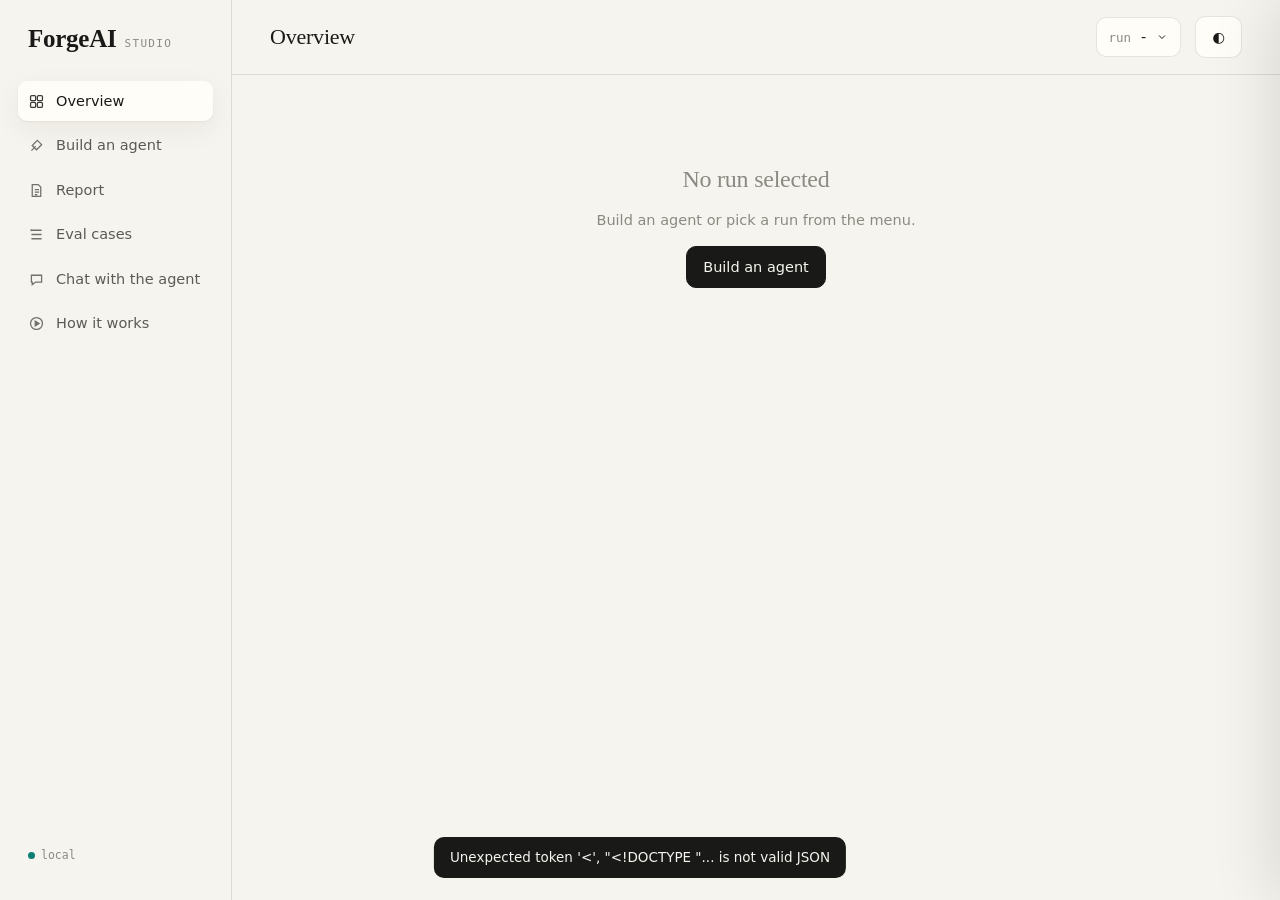
==== forgeai/studio/static/index.html @ 21b75f1b "feat(studio): add zero-dependency web studio for the factory forge ui serves a hand-built single-pag" ====
<!doctype html>
<html lang="en">
<head>
<meta charset="utf-8">
<meta name="viewport" content="width=device-width, initial-scale=1">
<title>ForgeAI Studio</title>
<link rel="icon" href="data:image/svg+xml,%3Csvg xmlns='http://www.w3.org/2000/svg' viewBox='0 0 32 32'%3E%3Crect width='32' height='32' rx='8' fill='%23191A18'/%3E%3Cpath d='M10 9h12v3h-8.5v3.2H21v3h-7.5V23H10z' fill='%23F6F4EE'/%3E%3C/svg%3E">
<link rel="stylesheet" href="studio.css">
</head>
<body>
<div class="shell">
  <aside class="rail">
    <div class="brand"><b>ForgeAI</b><span>Studio</span></div>
    <button class="nav" data-route="overview"><svg viewBox="0 0 20 20" fill="none" stroke="currentColor" stroke-width="1.5"><rect x="3" y="3" width="6" height="6" rx="1.5"/><rect x="11" y="3" width="6" height="6" rx="1.5"/><rect x="3" y="11" width="6" height="6" rx="1.5"/><rect x="11" y="11" width="6" height="6" rx="1.5"/></svg>Overview</button>
    <button class="nav" data-route="build"><svg viewBox="0 0 20 20" fill="none" stroke="currentColor" stroke-width="1.5"><path d="M4 16l5-5M11 4l5 5-6 6-5-5z"/></svg>Build an agent</button>
    <button class="nav" data-route="report"><svg viewBox="0 0 20 20" fill="none" stroke="currentColor" stroke-width="1.5"><path d="M5 3h7l3 3v11H5z"/><path d="M8 9h5M8 12h5M8 15h3"/></svg>Report</button>
    <button class="nav" data-route="cases"><svg viewBox="0 0 20 20" fill="none" stroke="currentColor" stroke-width="1.5"><path d="M4 5h12M4 10h12M4 15h12"/><circle cx="4" cy="5" r=".5"/></svg>Eval cases</button>
    <button class="nav" data-route="chat"><svg viewBox="0 0 20 20" fill="none" stroke="currentColor" stroke-width="1.5"><path d="M4 5h12v8H9l-4 3v-3H4z"/></svg>Chat with the agent</button>
    <button class="nav" data-route="explain"><svg viewBox="0 0 20 20" fill="none" stroke="currentColor" stroke-width="1.5"><circle cx="10" cy="10" r="7"/><path d="M8.5 7.2v5.6L13 10z" fill="currentColor"/></svg>How it works</button>
    <div class="foot"><div><span class="dot"></span><span id="envline">local</span></div><div id="verline" class="faint"></div></div>
  </aside>
  <main>
    <div class="top">
      <h1 id="title">Overview</h1>
      <div class="sp"></div>
      <div class="picker" id="picker"><button id="pickbtn"><span class="faint mono">run</span><span id="pickname" class="clip">-</span><svg width="12" height="12" viewBox="0 0 12 12"><path d="M3 4.5l3 3 3-3" stroke="currentColor" fill="none"/></svg></button><div class="menu" id="pickmenu"></div></div>
      <button class="btn" id="theme" title="Toggle light/dark">◐</button>
    </div>
    <div class="page" id="page"></div>
  </main>
</div>
<div class="scrim" id="scrim"></div>
<aside class="drawer" id="drawer"></aside>
<div class="toast" id="toast"></div>
<script src="map.js"></script>
<script src="studio.js"></script>
<script src="explain.js"></script>
</body>
</html>
---- forgeai/studio/static/studio.css ----
/* ForgeAI Studio - editorial, calm, exact. Palette and type follow the EVIDENT app. */
:root {
  --bg: #F6F4EE; --surface: #FFFDF8; --raised: #EFECE3; --hair: rgba(27,26,23,.11); --grid: rgba(27,26,23,.07);
  --ink: #191A18; --ink2: #5A5B55; --ink3: #8A8A82;
  --good: #0B7F73; --bad: #C2432A; --gold: #A66B10; --model: #5350C4;
  --good-soft: rgba(11,127,115,.12); --bad-soft: rgba(194,67,42,.11); --gold-soft: rgba(166,107,16,.13); --model-soft: rgba(83,80,196,.11);
  --shadow: 0 1px 2px rgba(27,26,23,.05), 0 8px 28px rgba(27,26,23,.06);
  --serif: "Iowan Old Style", "Charter", "Palatino Linotype", "Book Antiqua", Georgia, serif;
  --sans: -apple-system, BlinkMacSystemFont, "Segoe UI Variable Text", "Segoe UI", system-ui, sans-serif;
  --mono: ui-monospace, "SF Mono", "Cascadia Mono", "JetBrains Mono", Consolas, monospace;
  --r: 14px;
  color-scheme: light;
}
@media (prefers-color-scheme: dark) { :root:not([data-theme="light"]) {
  --bg: #0D1013; --surface: #15191E; --raised: #1E242A; --hair: rgba(255,255,255,.10); --grid: rgba(255,255,255,.06);
  --ink: #EDEEEA; --ink2: #A2A6A2; --ink3: #71767A;
  --good: #42D9C4; --bad: #FF7D5E; --gold: #F3BC52; --model: #A4A2FF;
  --good-soft: rgba(66,217,196,.14); --bad-soft: rgba(255,125,94,.13); --gold-soft: rgba(243,188,82,.13); --model-soft: rgba(164,162,255,.14);
  --shadow: 0 1px 2px rgba(0,0,0,.3), 0 10px 30px rgba(0,0,0,.35); color-scheme: dark; } }
:root[data-theme="dark"] {
  --bg: #0D1013; --surface: #15191E; --raised: #1E242A; --hair: rgba(255,255,255,.10); --grid: rgba(255,255,255,.06);
  --ink: #EDEEEA; --ink2: #A2A6A2; --ink3: #71767A;
  --good: #42D9C4; --bad: #FF7D5E; --gold: #F3BC52; --model: #A4A2FF;
  --good-soft: rgba(66,217,196,.14); --bad-soft: rgba(255,125,94,.13); --gold-soft: rgba(243,188,82,.13); --model-soft: rgba(164,162,255,.14);
  --shadow: 0 1px 2px rgba(0,0,0,.3), 0 10px 30px rgba(0,0,0,.35); color-scheme: dark;
}

* { box-sizing: border-box; }
html, body { margin: 0; height: 100%; }
body { background: var(--bg); color: var(--ink); font: 14.5px/1.55 var(--sans); -webkit-font-smoothing: antialiased; }
a { color: inherit; }
button, input, textarea, select { font: inherit; color: inherit; }
::selection { background: var(--model-soft); }

/* ------------------------------------------------------------ shell */
.shell { display: grid; grid-template-columns: 232px 1fr; min-height: 100vh; }
.rail { position: sticky; top: 0; height: 100vh; padding: 26px 18px; border-right: 1px solid var(--hair);
  display: flex; flex-direction: column; gap: 4px; background: var(--bg); }
.brand { display: flex; align-items: baseline; gap: 8px; padding: 0 10px 26px; }
.brand b { font: 600 25px/1 var(--serif); letter-spacing: -.01em; }
.brand span { font: 11px/1 var(--mono); color: var(--ink3); text-transform: uppercase; letter-spacing: .12em; }
.nav { display: flex; align-items: center; gap: 11px; padding: 9px 10px; border-radius: 9px; color: var(--ink2);
  text-decoration: none; cursor: pointer; border: 0; background: none; width: 100%; text-align: left; }
.nav:hover { background: var(--raised); color: var(--ink); }
.nav.on { background: var(--surface); color: var(--ink); box-shadow: var(--shadow); }
.nav svg { width: 17px; height: 17px; flex: none; opacity: .85; }
.rail .foot { margin-top: auto; padding: 10px; font: 11.5px/1.5 var(--mono); color: var(--ink3); }
.rail .foot .dot { display: inline-block; width: 7px; height: 7px; border-radius: 50%; background: var(--good); margin-right: 6px; }

main { min-width: 0; }
.top { position: sticky; top: 0; z-index: 5; display: flex; align-items: center; gap: 14px; padding: 16px 38px;
  background: color-mix(in srgb, var(--bg) 88%, transparent); backdrop-filter: blur(10px); border-bottom: 1px solid var(--hair); }
.top h1 { margin: 0; font: 500 22px/1.2 var(--serif); letter-spacing: -.01em; }
.top .sp { flex: 1; }
.page { padding: 30px 38px 80px; max-width: 1280px; margin: 0 auto; }

/* ------------------------------------------------------------ atoms */
.card { background: var(--surface); border: 1px solid var(--hair); border-radius: var(--r); padding: 20px 22px; }
.card.flush { padding: 0; overflow: hidden; }
.eyebrow { font: 11px/1.2 var(--mono); text-transform: uppercase; letter-spacing: .13em; color: var(--ink3); margin: 0 0 10px; }
.display { font: 400 46px/1.02 var(--serif); letter-spacing: -.02em; margin: 0; }
.h2 { font: 500 24px/1.2 var(--serif); margin: 0 0 6px; letter-spacing: -.01em; }
.h3 { font: 600 15px/1.3 var(--sans); margin: 0 0 4px; }
.muted { color: var(--ink2); } .faint { color: var(--ink3); }
.num { font-family: var(--mono); font-variant-numeric: tabular-nums; }
.grid { display: grid; gap: 16px; }
.g2 { grid-template-columns: repeat(2, minmax(0, 1fr)); } .g3 { grid-template-columns: repeat(3, minmax(0, 1fr)); }
.g4 { grid-template-columns: repeat(4, minmax(0, 1fr)); }
.row { display: flex; align-items: center; gap: 10px; } .wrap { flex-wrap: wrap; }
.stack > * + * { margin-top: 16px; }
.pill { display: inline-flex; align-items: center; gap: 6px; padding: 3px 9px; border-radius: 99px; font: 500 11.5px/1.4 var(--sans);
  background: var(--raised); color: var(--ink2); white-space: nowrap; }
.pill.good { background: var(--good-soft); color: var(--good); } .pill.bad { background: var(--bad-soft); color: var(--bad); }
.pill.gold { background: var(--gold-soft); color: var(--gold); } .pill.model { background: var(--model-soft); color: var(--model); }
.pill i { width: 6px; height: 6px; border-radius: 50%; background: currentColor; }
.btn { display: inline-flex; align-items: center; gap: 8px; padding: 9px 16px; border-radius: 10px; border: 1px solid var(--hair);
  background: var(--surface); cursor: pointer; font-weight: 500; }
.btn:hover { border-color: var(--ink3); }
.btn.primary { background: var(--ink); color: var(--bg); border-color: var(--ink); }
.btn.primary:hover { opacity: .9; }
.btn:disabled { opacity: .45; cursor: default; }
.seg { display: inline-flex; padding: 3px; border-radius: 10px; background: var(--raised); gap: 2px; }
.seg button { border: 0; background: none; padding: 6px 13px; border-radius: 8px; cursor: pointer; color: var(--ink2); font-size: 13px; }
.seg button.on { background: var(--surface); color: var(--ink); box-shadow: var(--shadow); }
.field { display: block; } .field > span { display: block; font-size: 12.5px; color: var(--ink2); margin-bottom: 6px; font-weight: 500; }
.input, textarea.input, select.input { width: 100%; padding: 10px 12px; border-radius: 10px; border: 1px solid var(--hair);
  background: var(--bg); outline: none; transition: border-color .15s; }
.input:focus { border-color: var(--model); }
textarea.input { resize: vertical; line-height: 1.5; }
.kv { display: grid; grid-template-columns: auto 1fr; gap: 6px 16px; font-size: 13.5px; }
.kv dt { color: var(--ink3); } .kv dd { margin: 0; }
.hr { height: 1px; background: var(--hair); margin: 18px 0; border: 0; }
.empty { padding: 60px 20px; text-align: center; color: var(--ink3); }
.mono { font-family: var(--mono); font-size: 12.5px; }
.clip { overflow: hidden; text-overflow: ellipsis; white-space: nowrap; }

/* run picker */
.picker { position: relative; }
.picker > button { display: flex; align-items: center; gap: 10px; padding: 8px 12px; border-radius: 10px; border: 1px solid var(--hair);
  background: var(--surface); cursor: pointer; max-width: 460px; }
.picker .menu { position: absolute; right: 0; top: calc(100% + 6px); width: 520px; max-height: 60vh; overflow: auto; background: var(--surface);
  border: 1px solid var(--hair); border-radius: 12px; box-shadow: var(--shadow); padding: 6px; display: none; z-index: 30; }
.picker.open .menu { display: block; }
.picker .opt { display: grid; grid-template-columns: 1fr auto; gap: 2px 12px; padding: 10px 12px; border-radius: 9px; cursor: pointer; }
.picker .opt:hover { background: var(--raised); }
.picker .opt small { grid-column: 1 / -1; color: var(--ink3); }

/* ------------------------------------------------------------ hero numbers */
.stat .v { font: 400 40px/1 var(--serif); letter-spacing: -.02em; }
.stat .v small { font: 13px var(--mono); color: var(--ink3); margin-left: 6px; letter-spacing: 0; }
.stat .l { font-size: 12.5px; color: var(--ink2); margin-top: 8px; }
.ci { position: relative; height: 18px; margin-top: 12px; }
.ci .track { position: absolute; left: 0; right: 0; top: 8px; height: 2px; background: var(--grid); border-radius: 2px; }
.ci .band { position: absolute; top: 4px; height: 10px; border-radius: 5px; background: var(--good-soft); }
.ci .pt { position: absolute; top: 3px; width: 2px; height: 12px; background: var(--good); }
.ci .base { position: absolute; top: 5px; width: 8px; height: 8px; margin-left: -4px; border-radius: 50%; border: 1.5px solid var(--ink3); background: var(--surface); }

/* ------------------------------------------------------------ factory map */
.map { width: 100%; height: auto; display: block; }
.map .edge { fill: none; stroke: var(--hair); stroke-width: 1.6; }
.map .edge.live { stroke: var(--ink3); }
.map .edge.loop { stroke-dasharray: 4 5; }
.map .node rect { fill: var(--surface); stroke: var(--hair); stroke-width: 1.2; transition: stroke .3s, fill .3s; }
.map .node .n { font: 10.5px var(--mono); fill: var(--ink3); letter-spacing: .08em; }
.map .node .t { font: 500 16px var(--serif); fill: var(--ink); }
.map .node .m { font: 11.5px var(--mono); fill: var(--ink2); }
.map .node.done rect { stroke: color-mix(in srgb, var(--good) 55%, transparent); }
.map .node.done .badge { fill: var(--good); }
.map .node.active rect { stroke: var(--model); stroke-width: 1.8; fill: color-mix(in srgb, var(--model) 6%, var(--surface)); }
.map .node.stop rect { stroke: var(--bad); }
.map .node.dim { opacity: .28; }
.map .node.focus rect { stroke: var(--ink); stroke-width: 1.8; }
.map .badge { fill: transparent; }
.map .ring { fill: none; stroke: var(--model); opacity: 0; }
.map .node.active .ring { animation: ring 1.8s ease-out infinite; }
@keyframes ring { 0% { opacity: .55; stroke-width: 6; } 100% { opacity: 0; stroke-width: 14; } }
.map .pkt { fill: var(--model); }
.map .pkt.good { fill: var(--good); }
.map .stub { font: 11px var(--mono); }
.map-cap { font: 11px var(--mono); color: var(--ink3); margin-top: 8px; }

/* ------------------------------------------------------------ tables */
.tbl { width: 100%; border-collapse: collapse; font-size: 13.5px; }
.tbl th { text-align: left; font: 500 11px/1.2 var(--mono); text-transform: uppercase; letter-spacing: .1em; color: var(--ink3);
  padding: 10px 12px; border-bottom: 1px solid var(--hair); position: sticky; top: 0; background: var(--surface); }
.tbl td { padding: 11px 12px; border-bottom: 1px solid var(--hair); vertical-align: top; }
.tbl tr.click { cursor: pointer; } .tbl tr.click:hover td { background: var(--raised); }
.tbl tr:last-child td { border-bottom: 0; }

/* bars */
.bar { height: 8px; border-radius: 4px; background: var(--grid); overflow: hidden; }
.bar > i { display: block; height: 100%; border-radius: 4px; background: var(--good); transition: width .8s cubic-bezier(.2,.8,.2,1); }
.bar.model > i { background: var(--model); } .bar.gold > i { background: var(--gold); } .bar.bad > i { background: var(--bad); }

/* tabs */
.tabs { display: flex; gap: 2px; border-bottom: 1px solid var(--hair); margin-bottom: 22px; overflow-x: auto; }
.tabs button { border: 0; background: none; padding: 10px 14px; cursor: pointer; color: var(--ink2); border-bottom: 2px solid transparent; margin-bottom: -1px; white-space: nowrap; }
.tabs button.on { color: var(--ink); border-bottom-color: var(--ink); }

/* drawer */
.drawer { position: fixed; inset: 0 0 0 auto; width: min(720px, 94vw); background: var(--surface); border-left: 1px solid var(--hair);
  box-shadow: -20px 0 60px rgba(0,0,0,.12); transform: translateX(102%); transition: transform .28s cubic-bezier(.2,.8,.2,1); z-index: 40; overflow-y: auto; padding: 28px 30px; }
.drawer.open { transform: none; }
.scrim { position: fixed; inset: 0; background: rgba(0,0,0,.18); opacity: 0; pointer-events: none; transition: opacity .2s; z-index: 39; }
.scrim.open { opacity: 1; pointer-events: auto; }
.quote { border-left: 2px solid var(--good); padding: 4px 0 4px 12px; color: var(--ink2); font-family: var(--serif); font-size: 15px; }
.quote.bad { border-left-color: var(--bad); }
.box { background: var(--bg); border: 1px solid var(--hair); border-radius: 10px; padding: 12px 14px; }
.diff { font: 12.5px/1.55 var(--mono); white-space: pre-wrap; background: var(--bg); border-radius: 10px; padding: 12px 14px; border: 1px solid var(--hair); }
.diff del { background: var(--bad-soft); color: var(--bad); text-decoration: none; }
.diff ins { background: var(--good-soft); color: var(--good); text-decoration: none; }

/* log console */
.console { font: 12px/1.6 var(--mono); background: #101317; color: #CFD3D0; border-radius: 12px; padding: 14px 16px; height: 360px; overflow-y: auto; white-space: pre-wrap; }
.console .st { color: #A4A2FF; font-weight: 600; } .console .ok { color: #42D9C4; } .console .wa { color: #F3BC52; } .console .er { color: #FF7D5E; }

/* chat */
.chat { display: grid; grid-template-columns: minmax(0, 1fr) 360px; gap: 18px; height: calc(100vh - 150px); }
.thread { display: flex; flex-direction: column; min-height: 0; }
.msgs { flex: 1; overflow-y: auto; padding: 6px 4px 20px; }
.msg { max-width: 760px; margin: 14px 0; }
.msg.me { margin-left: auto; background: var(--ink); color: var(--bg); padding: 10px 15px; border-radius: 16px 16px 4px 16px; width: fit-content; max-width: 70%; }
.msg.ai .body { font: 17px/1.55 var(--serif); }
.msg.ai .meta { margin-top: 8px; display: flex; gap: 6px; flex-wrap: wrap; align-items: center; }
.cite { cursor: pointer; border: 1px solid var(--hair); background: var(--surface); }
.cite:hover, .cite.on { border-color: var(--model); color: var(--model); }
.composer { display: flex; gap: 10px; padding-top: 12px; border-top: 1px solid var(--hair); }
.composer textarea { flex: 1; min-height: 48px; max-height: 160px; }
.side { overflow-y: auto; }
.passage { padding: 12px 14px; border-radius: 10px; border: 1px solid var(--hair); background: var(--surface); margin-bottom: 10px; font-size: 13px; }
.passage.on { border-color: var(--model); box-shadow: 0 0 0 3px var(--model-soft); }
.typing span { display: inline-block; width: 6px; height: 6px; border-radius: 50%; background: var(--ink3); margin-right: 4px; animation: blink 1.2s infinite; }
.typing span:nth-child(2) { animation-delay: .2s; } .typing span:nth-child(3) { animation-delay: .4s; }
@keyframes blink { 0%, 80%, 100% { opacity: .2; } 40% { opacity: 1; } }

/* chart */
.chart { width: 100%; height: auto; }
.chart .ax { stroke: var(--hair); } .chart text { font: 11px var(--mono); fill: var(--ink3); }
.chart .l-dev { stroke: var(--model); fill: none; stroke-width: 2; } .chart .l-hold { stroke: var(--good); fill: none; stroke-width: 2.4; }
.chart .band-hold { fill: var(--good-soft); }

/* drop zone */
.drop { border: 1.5px dashed var(--hair); border-radius: 12px; padding: 22px; text-align: center; color: var(--ink2); cursor: pointer; transition: all .15s; }
.drop.over { border-color: var(--model); background: var(--model-soft); }
.files { display: flex; flex-wrap: wrap; gap: 6px; margin-top: 10px; }

/* toast */
.toast { position: fixed; bottom: 22px; left: 50%; transform: translateX(-50%) translateY(20px); opacity: 0; background: var(--ink); color: var(--bg);
  padding: 10px 16px; border-radius: 10px; transition: all .25s; z-index: 60; font-size: 13.5px; }
.toast.show { opacity: 1; transform: translateX(-50%); }

.fade { animation: fade .35s ease both; } @keyframes fade { from { opacity: 0; transform: translateY(6px); } to { opacity: 1; transform: none; } }

/* ------------------------------------------------------------ explain (film) */
.film { position: fixed; inset: 0; background: var(--bg); z-index: 50; display: grid; grid-template-rows: auto 1fr auto auto; }
.film .strip { padding: 0 44px; height: 23vh; min-height: 150px; display: flex; justify-content: center; transition: opacity .4s; }
.film .strip svg { height: 100%; width: auto; max-width: 100%; }
.film.wide .strip { opacity: 0; height: 0; min-height: 0; }
.film.wide .stage { grid-template-columns: .8fr 1.2fr; }
.film header { display: flex; align-items: center; gap: 14px; padding: 18px 34px; }
.film header .brand { padding: 0; }
.film .stage { position: relative; display: grid; grid-template-columns: 1.15fr .85fr; gap: 34px; padding: 0 44px; align-items: center; min-height: 0; }
.film .copy .eyebrow { margin-bottom: 14px; }
.film .copy h2 { font: 400 50px/1.04 var(--serif); letter-spacing: -.025em; margin: 0 0 18px; }
.film .copy p { font: 19px/1.55 var(--serif); color: var(--ink2); margin: 0 0 14px; max-width: 560px; }
.film .copy .fact { font: 13px var(--mono); color: var(--ink3); }
.film .viz { min-height: 0; }
.film footer { padding: 14px 34px 22px; display: flex; align-items: center; gap: 16px; }
.film .tl { flex: 1; display: flex; gap: 4px; }
.film .tl i { flex: 1; height: 3px; border-radius: 2px; background: var(--grid); overflow: hidden; cursor: pointer; }
.film .tl i b { display: block; height: 100%; width: 0; background: var(--ink); }
.film.rec header .ctl, .film.rec footer .ctl { opacity: 0; }
.film .mapwrap { position: absolute; left: 44px; right: 44px; bottom: 0; opacity: .0; pointer-events: none; }
.reveal > * { opacity: 0; transform: translateY(10px); animation: fade .6s cubic-bezier(.2,.8,.2,1) forwards; }
.reveal > *:nth-child(2) { animation-delay: .35s; } .reveal > *:nth-child(3) { animation-delay: .7s; }
.reveal > *:nth-child(4) { animation-delay: 1.05s; } .reveal > *:nth-child(5) { animation-delay: 1.4s; } .reveal > *:nth-child(6) { animation-delay: 1.75s; }
.vcard { background: var(--surface); border: 1px solid var(--hair); border-radius: 14px; padding: 16px 18px; box-shadow: var(--shadow); }
.vrow { display: flex; align-items: center; gap: 10px; padding: 9px 0; border-bottom: 1px solid var(--hair); font-size: 14px; }
.vrow:last-child { border-bottom: 0; }
.strike { text-decoration: line-through; color: var(--ink3); }
.big { font: 400 120px/0.9 var(--serif); letter-spacing: -.04em; }
.typewriter { font: 21px/1.55 var(--serif); }
.caret::after { content: ""; display: inline-block; width: 2px; height: 1.1em; background: var(--ink); vertical-align: -3px; margin-left: 2px; animation: blink 1s infinite; }

@media (max-width: 980px) {
  .shell { grid-template-columns: 1fr; } .rail { display: none; }
  .g3, .g4 { grid-template-columns: repeat(2, minmax(0,1fr)); } .chat { grid-template-columns: 1fr; }
  .film .stage { grid-template-columns: 1fr; } .page { padding: 20px 16px 60px; } .top { padding: 12px 16px; }
}
@media (prefers-reduced-motion: reduce) { * { animation: none !important; transition: none !important; } }
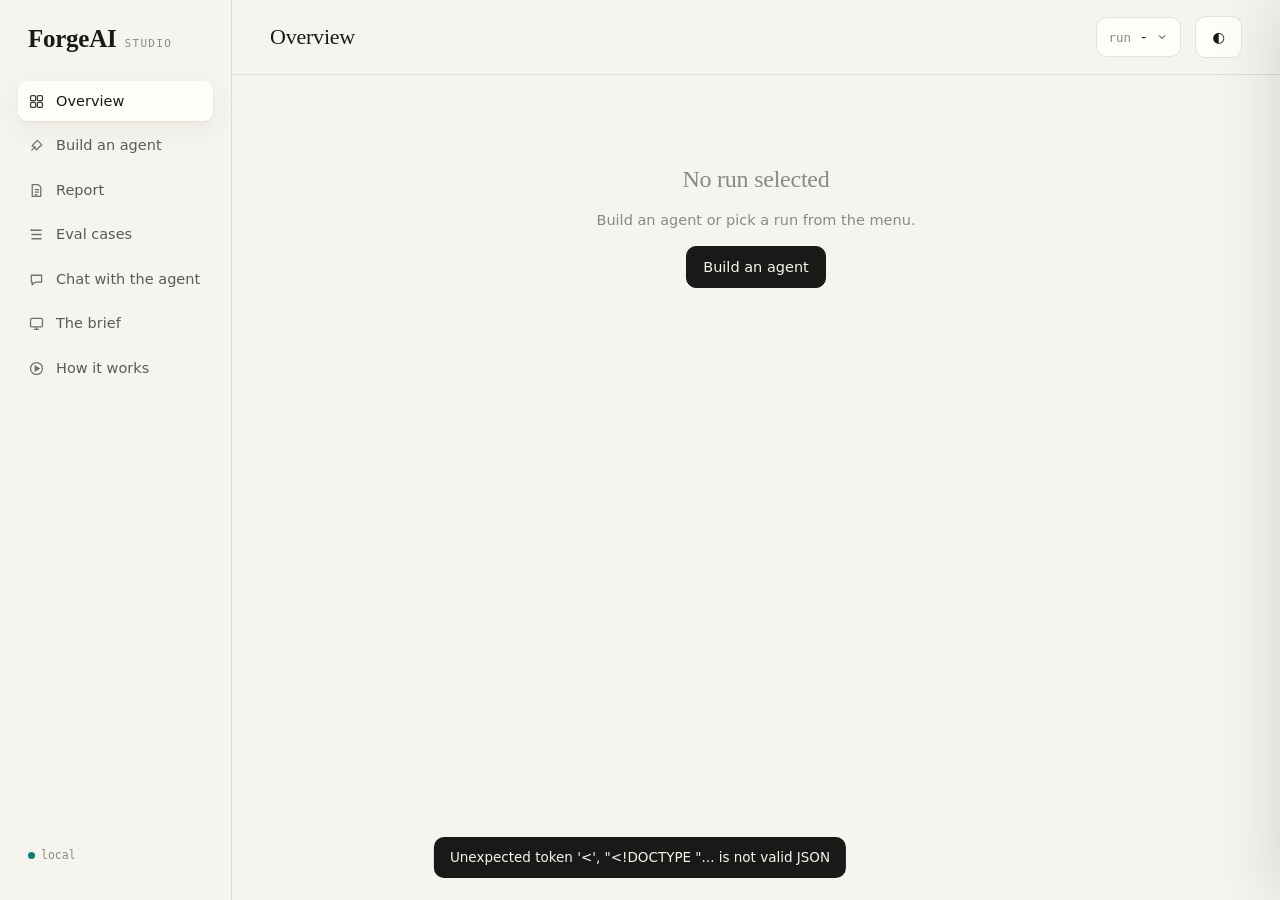
==== commit 1da54def: "feat(eval,studio): add rule-application tests, label votes, brief deck Adds the .brief presentation " ====
--- a/forgeai/studio/static/index.html
+++ b/forgeai/studio/static/index.html
@@ -16,6 +16,7 @@
     <button class="nav" data-route="report"><svg viewBox="0 0 20 20" fill="none" stroke="currentColor" stroke-width="1.5"><path d="M5 3h7l3 3v11H5z"/><path d="M8 9h5M8 12h5M8 15h3"/></svg>Report</button>
     <button class="nav" data-route="cases"><svg viewBox="0 0 20 20" fill="none" stroke="currentColor" stroke-width="1.5"><path d="M4 5h12M4 10h12M4 15h12"/><circle cx="4" cy="5" r=".5"/></svg>Eval cases</button>
     <button class="nav" data-route="chat"><svg viewBox="0 0 20 20" fill="none" stroke="currentColor" stroke-width="1.5"><path d="M4 5h12v8H9l-4 3v-3H4z"/></svg>Chat with the agent</button>
+    <button class="nav" data-route="brief"><svg viewBox="0 0 20 20" fill="none" stroke="currentColor" stroke-width="1.5"><rect x="3" y="4" width="14" height="10" rx="1.5"/><path d="M10 14v3M7 17h6"/></svg>The brief</button>
     <button class="nav" data-route="explain"><svg viewBox="0 0 20 20" fill="none" stroke="currentColor" stroke-width="1.5"><circle cx="10" cy="10" r="7"/><path d="M8.5 7.2v5.6L13 10z" fill="currentColor"/></svg>How it works</button>
     <div class="foot"><div><span class="dot"></span><span id="envline">local</span></div><div id="verline" class="faint"></div></div>
   </aside>
@@ -35,5 +36,6 @@
 <script src="map.js"></script>
 <script src="studio.js"></script>
 <script src="explain.js"></script>
+<script src="brief.js"></script>
 </body>
 </html>
--- a/forgeai/studio/static/studio.css
+++ b/forgeai/studio/static/studio.css
@@ -248,3 +248,6 @@
   .film .stage { grid-template-columns: 1fr; } .page { padding: 20px 16px 60px; } .top { padding: 12px 16px; }
 }
 @media (prefers-reduced-motion: reduce) { * { animation: none !important; transition: none !important; } }
+
+/* static rendering (screenshots, print): every animation at its final state */
+.noanim *, .noanim *::before, .noanim *::after { animation-duration: 0s !important; animation-delay: 0s !important; transition: none !important; }
